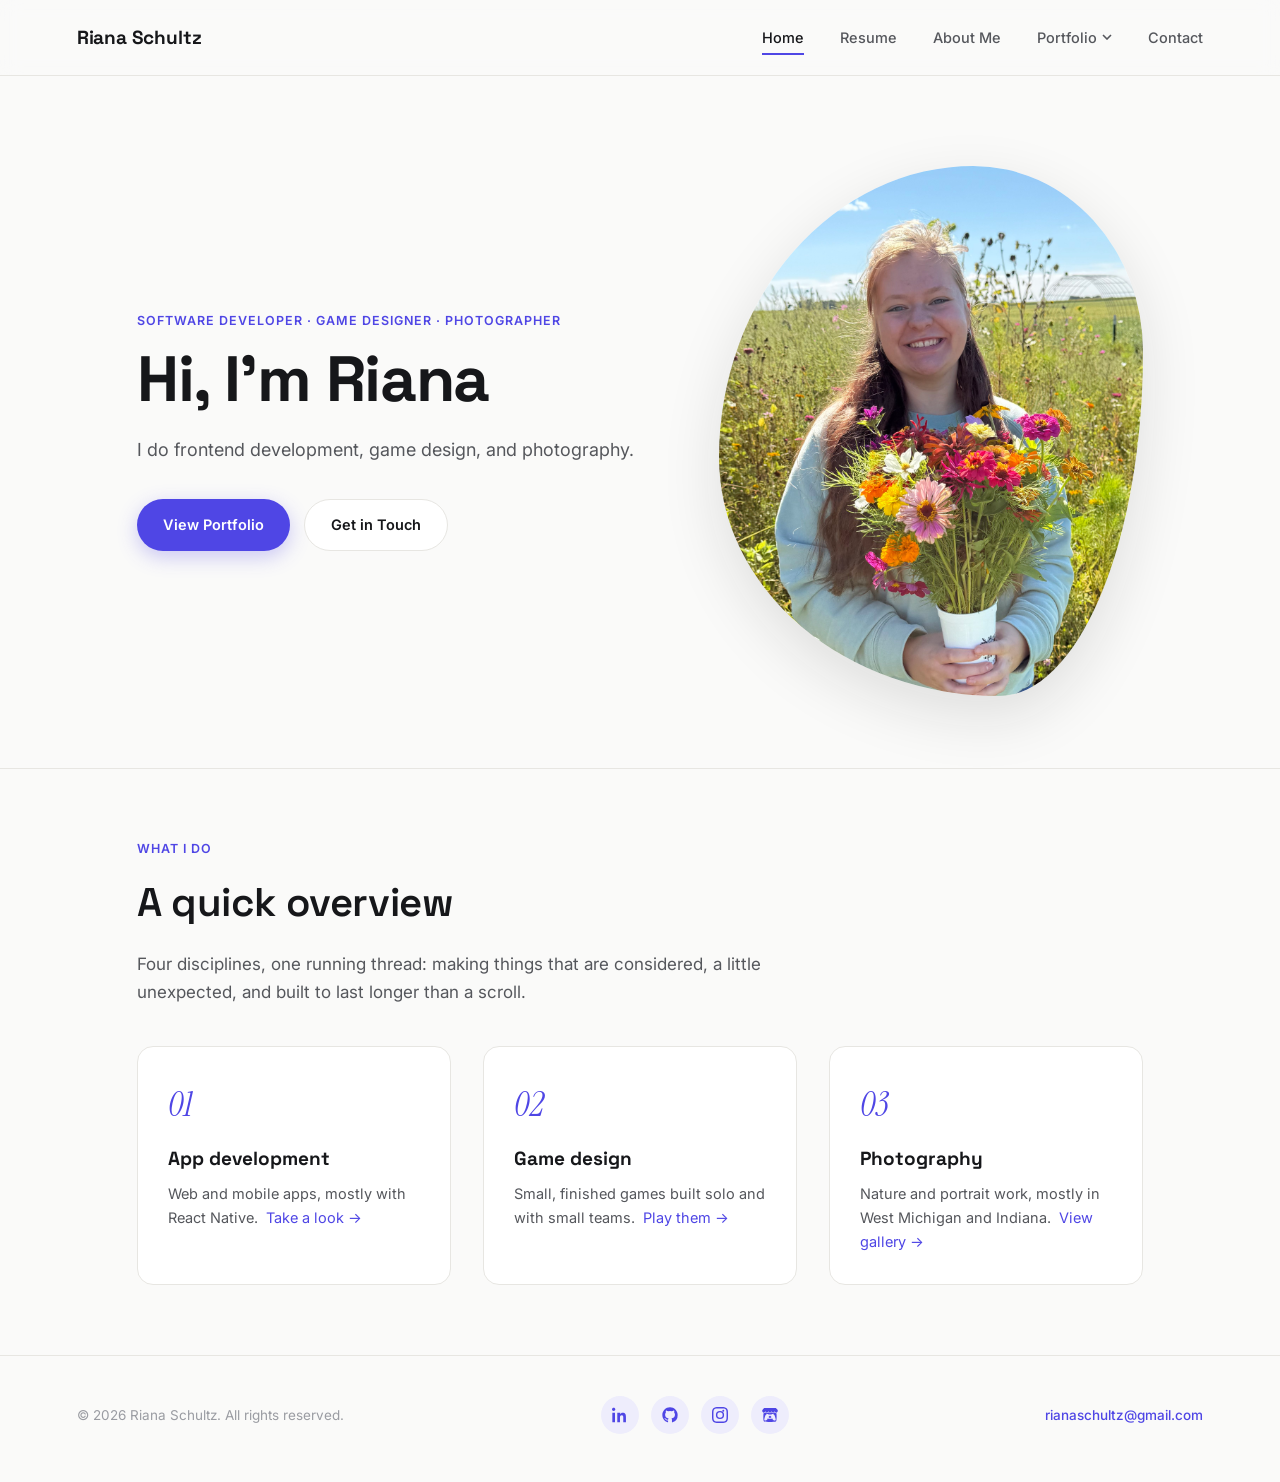
==== index.html @ 8aa369ad "Inital push" ====
<!DOCTYPE html>
<html lang="en">
<head>
<meta charset="UTF-8">
<meta name="viewport" content="width=device-width, initial-scale=1.0">
<title>Riana Schultz — Home</title>
<meta name="description" content="Portfolio of Riana Schultz.">
<link rel="preconnect" href="https://fonts.googleapis.com">
<link rel="preconnect" href="https://fonts.gstatic.com" crossorigin>
<link href="https://fonts.googleapis.com/css2?family=Space+Grotesk:wght@500;600;700&family=Instrument+Serif:ital@1&family=Inter:wght@400;500;600&display=swap" rel="stylesheet">
<link rel="stylesheet" href="style.css">
</head>
<body>

<header class="site-header"></header>

<main>

  <section class="hero">
    <div class="container">
      <div class="hero-copy">
        <p class="eyebrow reveal">Software Developer · Game Designer · Photographer</p>
        <h1 class="hero-title reveal">
          Hi, I'm Riana
        </h1>
        <p class="hero-lede reveal">
          I do frontend development, game design, and photography.
        </p>
        <div class="hero-actions reveal">
          <a class="btn btn-primary" href="portfolio/projects.html">View Portfolio</a>
          <a class="btn btn-secondary" href="contact.html">Get in Touch</a>
        </div>
      </div>
      <div class="hero-image reveal" aria-hidden="true"></div>
    </div>
  </section>

  <section class="overview">
    <div class="container">
      <p class="eyebrow reveal">What I do</p>
      <h2 class="section-heading reveal">A quick overview</h2>
      <p class="section-lede reveal">
        Four disciplines, one running thread: making things that are
        considered, a little unexpected, and built to last longer than
        a scroll.
      </p>
      <div class="overview-grid">
        <div class="overview-card reveal">
          <span class="num">01</span>
          <h3>App development</h3>
          <p>Web and mobile apps, mostly with React Native.
             <a href="portfolio/projects.html" class="btn-ghost">Take a look →</a></p>
        </div>
        <div class="overview-card reveal">
          <span class="num">02</span>
          <h3>Game design</h3>
          <p>Small, finished games built solo and with small teams.
             <a href="portfolio/games.html" class="btn-ghost">Play them →</a></p>
        </div>
        <div class="overview-card reveal">
          <span class="num">03</span>
          <h3>Photography</h3>
          <p>Nature and portrait work, mostly in West Michigan and Indiana.
             <a href="portfolio/photographs.html" class="btn-ghost">View gallery →</a></p>
        </div>
      </div>
    </div>
  </section>

</main>

<footer class="site-footer" id="site-footer"></footer>

<script src="script.js"></script>
<script src="header.js"></script>
<script src="footer.js"></script>
</body>
</html>
---- style.css ----
/* =========================================================
   TOKENS
   ========================================================= */
:root {
  --bg:        #FAFAF9;
  --surface:   #FFFFFF;
  --ink:       #16171A;
  --ink-soft:  #55575C;
  --ink-faint: #9A9CA2;
  --accent:    #4F46E5;   /* indigo — the one bold color in the system */
  --accent-ink:#3730A3;
  --accent-bg: #EEEDFC;
  --line:      #E7E6E2;
  --shadow:    0 8px 30px rgba(22, 23, 26, 0.07);
  --shadow-lg: 0 20px 60px rgba(22, 23, 26, 0.12);

  --display: "Space Grotesk", -apple-system, sans-serif;
  --accent-font: "Instrument Serif", Georgia, serif;
  --body: "Inter", -apple-system, sans-serif;

  --radius-sm: 10px;
  --radius-md: 16px;
  --radius-lg: 28px;

  --gutter: clamp(24px, 6vw, 80px);
  --header-h: 76px;
}

/* =========================================================
   RESET / BASE
   ========================================================= */
* { box-sizing: border-box; margin: 0; padding: 0; }

html {
  scroll-behavior: smooth;
  scroll-padding-top: calc(var(--header-h) + 16px);
}

@media (prefers-reduced-motion: reduce) {
  html { scroll-behavior: auto; }
  * { animation-duration: 0.01ms !important; transition-duration: 0.01ms !important; }
}

body {
  background: var(--bg);
  color: var(--ink);
  font-family: var(--body);
  font-size: 16px;
  line-height: 1.65;
  -webkit-font-smoothing: antialiased;
  padding-top: var(--header-h);
}

a { color: inherit; text-decoration: none; }
ul { list-style: none; }
img { max-width: 100%; display: block; }
button { font: inherit; cursor: pointer; border: none; background: none; color: inherit; }

:focus-visible {
  outline: 2px solid var(--accent);
  outline-offset: 3px;
}

.container {
  max-width: 1160px;
  margin: 0 auto;
  padding-left: var(--gutter);
  padding-right: var(--gutter);
}

.eyebrow {
  font-family: var(--body);
  font-size: 12.5px;
  font-weight: 600;
  letter-spacing: 0.08em;
  text-transform: uppercase;
  color: var(--accent);
}

.section-heading {
  font-family: var(--display);
  font-size: clamp(28px, 4vw, 40px);
  font-weight: 600;
  letter-spacing: -0.01em;
  margin-top: 10px;
}

.section-lede {
  color: var(--ink-soft);
  max-width: 60ch;
  margin-top: 14px;
  font-size: 17px;
}

/* =========================================================
   BUTTONS
   ========================================================= */
.btn {
  display: inline-flex;
  align-items: center;
  gap: 8px;
  padding: 13px 26px;
  border-radius: 100px;
  font-weight: 600;
  font-size: 14.5px;
  transition: transform 0.2s ease, box-shadow 0.2s ease, background 0.2s ease, color 0.2s ease;
}

.btn-primary {
  background: var(--accent);
  color: #fff;
  box-shadow: 0 6px 20px rgba(79, 70, 229, 0.28);
}
.btn-primary:hover {
  transform: translateY(-2px);
  box-shadow: 0 10px 26px rgba(79, 70, 229, 0.36);
}

.btn-secondary {
  background: var(--surface);
  color: var(--ink);
  border: 1.5px solid var(--line);
}
.btn-secondary:hover {
  border-color: var(--accent);
  color: var(--accent);
  transform: translateY(-2px);
}

.btn-ghost {
  color: var(--accent);
  padding-left: 4px;
  padding-right: 4px;
}
.btn-ghost:hover { gap: 12px; }

/* =========================================================
   HEADER / NAV
   ========================================================= */
.site-header {
  position: fixed;
  top: 0; left: 0; right: 0;
  height: var(--header-h);
  z-index: 100;
  display: flex;
  align-items: center;
  justify-content: space-between;
  padding: 0 var(--gutter);
  background: rgba(250, 250, 249, 0.85);
  backdrop-filter: blur(10px);
  border-bottom: 1px solid var(--line);
}

.logo {
  font-family: var(--display);
  font-size: 19px;
  font-weight: 700;
  letter-spacing: -0.01em;
}

.site-nav {
  display: flex;
  align-items: center;
  gap: clamp(20px, 3vw, 36px);
}

.site-nav > a,
.nav-dropdown-toggle {
  position: relative;
  font-size: 14.5px;
  font-weight: 500;
  color: var(--ink-soft);
  display: flex;
  align-items: center;
  gap: 5px;
  padding: 8px 0;
  transition: color 0.2s ease;
}

.site-nav > a::after,
.nav-dropdown-toggle::after {
  content: "";
  position: absolute;
  left: 0; bottom: 2px;
  width: 0%;
  height: 2px;
  background: var(--accent);
  transition: width 0.25s ease;
}

.site-nav > a:hover,
.site-nav > a.is-active,
.nav-dropdown-toggle:hover,
.nav-dropdown:hover .nav-dropdown-toggle {
  color: var(--ink);
}

.site-nav > a:hover::after,
.site-nav > a.is-active::after {
  width: 100%;
}

.nav-dropdown-toggle svg {
  transition: transform 0.2s ease;
}

.nav-dropdown:hover .nav-dropdown-toggle svg,
.nav-dropdown.is-open .nav-dropdown-toggle svg {
  transform: rotate(180deg);
}

.nav-dropdown { position: relative; }

.nav-dropdown-menu {
  position: absolute;
  top: calc(100% + 14px);
  left: 50%;
  transform: translateX(-50%) translateY(-6px);
  min-width: 200px;
  background: var(--surface);
  border-radius: var(--radius-md);
  box-shadow: var(--shadow-lg);
  padding: 10px;
  opacity: 0;
  visibility: hidden;
  transition: opacity 0.2s ease, transform 0.2s ease, visibility 0.2s;
}

.nav-dropdown:hover .nav-dropdown-menu,
.nav-dropdown.is-open .nav-dropdown-menu {
  opacity: 1;
  visibility: visible;
  transform: translateX(-50%) translateY(0);
}

.nav-dropdown-menu a {
  display: block;
  padding: 10px 14px;
  border-radius: var(--radius-sm);
  font-size: 14.5px;
  color: var(--ink-soft);
  transition: background 0.15s ease, color 0.15s ease;
}

.nav-dropdown-menu a:hover,
.nav-dropdown-menu a.is-active {
  background: var(--accent-bg);
  color: var(--accent-ink);
}

.nav-toggle {
  display: none;
  flex-direction: column;
  gap: 5px;
  padding: 6px;
}
.nav-toggle span {
  width: 22px;
  height: 2px;
  background: var(--ink);
  border-radius: 2px;
  transition: transform 0.25s ease, opacity 0.25s ease;
}
.nav-toggle.is-open span:nth-child(1) { transform: translateY(7px) rotate(45deg); }
.nav-toggle.is-open span:nth-child(2) { opacity: 0; }
.nav-toggle.is-open span:nth-child(3) { transform: translateY(-7px) rotate(-45deg); }

/* =========================================================
   HERO (home)
   ========================================================= */
.hero {
  padding: clamp(56px, 10vh, 110px) 0 clamp(60px, 8vh, 90px);
}

.hero .container {
  display: grid;
  grid-template-columns: 1.1fr 0.9fr;
  align-items: center;
  gap: clamp(32px, 6vw, 64px);
}

.hero-title {
  font-family: var(--display);
  font-size: clamp(40px, 6vw, 64px);
  font-weight: 700;
  line-height: 1.05;
  letter-spacing: -0.02em;
  margin-top: 14px;
}

.hero-title em {
  font-family: var(--accent-font);
  font-style: italic;
  font-weight: 400;
  color: var(--accent);
}

.hero-lede {
  margin-top: 22px;
  font-size: 18px;
  color: var(--ink-soft);
  max-width: 46ch;
}

.hero-actions {
  display: flex;
  gap: 14px;
  margin-top: 34px;
  flex-wrap: wrap;
}

.hero-image {
  position: relative;
  aspect-ratio: 4 / 5;
  background-image: url("assets/image.jpg");
  background-size: cover;
  background-position: center;
  border-radius: 60% 40% 34% 66% / 55% 35% 65% 45%;
  box-shadow: var(--shadow-lg);
  animation: morph 12s ease-in-out infinite;
}

@keyframes morph {
  0%, 100% { border-radius: 60% 40% 34% 66% / 55% 35% 65% 45%; }
  50%      { border-radius: 42% 58% 62% 38% / 40% 62% 38% 60%; }
}

.hero-image::after {
  content: "";
}

/* overview strip on home */
.overview {
  padding: 70px 0;
  border-top: 1px solid var(--line);
}

.overview-grid {
  display: grid;
  grid-template-columns: repeat(3, 1fr);
  gap: 32px;
  margin-top: 40px;
}

.overview-card {
  padding: 30px;
  background: var(--surface);
  border-radius: var(--radius-md);
  border: 1px solid var(--line);
  transition: transform 0.25s ease, box-shadow 0.25s ease;
}
.overview-card:hover {
  transform: translateY(-4px);
  box-shadow: var(--shadow);
}

.overview-card .num {
  font-family: var(--accent-font);
  font-size: 34px;
  color: var(--accent);
  font-style: italic;
}

.overview-card h3 {
  font-family: var(--display);
  font-size: 19px;
  margin: 10px 0 8px;
}

.overview-card p {
  font-size: 14.5px;
  color: var(--ink-soft);
}

/* =========================================================
   PAGE HEADER (used on inner pages)
   ========================================================= */
.page-header {
  padding: 64px 0 48px;
  border-bottom: 1px solid var(--line);
}

/* =========================================================
   RESUME
   ========================================================= */
.resume-actions {
  margin-top: 28px;
}

.resume-body {
  padding: 60px 0 100px;
  display: grid;
  grid-template-columns: 1fr;
  gap: 56px;
}

.resume-section h2 {
  font-family: var(--display);
  font-size: 22px;
  display: flex;
  align-items: center;
  gap: 12px;
}

.resume-section h2::after {
  content: "";
  flex: 1;
  height: 1px;
  background: var(--line);
}

.resume-entries {
  margin-top: 24px;
  display: flex;
  flex-direction: column;
  gap: 26px;
}

.resume-entry {
  display: grid;
  grid-template-columns: 160px 1fr;
  gap: 20px;
}

.resume-entry time {
  font-size: 13px;
  font-family: var(--body);
  font-weight: 600;
  color: var(--ink-faint);
  text-transform: uppercase;
  letter-spacing: 0.04em;
  padding-top: 3px;
}

.resume-entry h3 {
  font-size: 17px;
  font-weight: 600;
}

.resume-entry .org {
  color: var(--accent);
  font-size: 14.5px;
  font-weight: 500;
  margin-top: 2px;
}

.resume-entry p {
  color: var(--ink-soft);
  margin-top: 8px;
  font-size: 15px;
}

.skills-cloud {
  display: flex;
  flex-wrap: wrap;
  gap: 10px;
  margin-top: 24px;
}

.skills-cloud span {
  padding: 9px 16px;
  background: var(--accent-bg);
  color: var(--accent-ink);
  border-radius: 100px;
  font-size: 13.5px;
  font-weight: 500;
}

/* =========================================================
   ABOUT
   ========================================================= */
.about-hero {
  padding: 64px 0 20px;
  display: grid;
  grid-template-columns: 280px 1fr;
  gap: clamp(32px, 6vw, 64px);
  align-items: center;
}

.about-portrait {
  width: 100%;
  aspect-ratio: 1;
  border-radius: var(--radius-lg);
  background-image: url("assets/Riana.jpg");
  background-size: cover;
  background-position: center;
  box-shadow: var(--shadow-lg);
  position: relative;
}
.about-portrait::after {
  content: "";
}

.about-sections {
  padding: 70px 0 110px;
  display: grid;
  gap: 56px;
}

.about-block {
  display: grid;
  grid-template-columns: 200px 1fr;
  gap: 32px;
}

.about-block h2 {
  font-family: var(--display);
  font-size: 21px;
}

.about-block p {
  color: var(--ink-soft);
  max-width: 62ch;
  margin-bottom: 14px;
}

.process-steps {
  display: grid;
  grid-template-columns: repeat(4, 1fr);
  gap: 20px;
  margin-top: 6px;
}

.process-step {
  padding: 22px;
  background: var(--surface);
  border: 1px solid var(--line);
  border-radius: var(--radius-md);
}

.process-step .step-num {
  font-family: var(--accent-font);
  font-style: italic;
  color: var(--accent);
  font-size: 26px;
}

.process-step h4 {
  font-size: 14.5px;
  margin: 8px 0 6px;
}

.process-step p {
  font-size: 13.5px;
  color: var(--ink-soft);
}

/* =========================================================
   CONTACT
   ========================================================= */
.contact-body {
  padding: 64px 0 110px;
  display: grid;
  grid-template-columns: minmax(0, 1fr);
  justify-items: center;
  gap: clamp(40px, 6vw, 80px);
}

.contact-form {
  display: grid;
  gap: 18px;
}

.field {
  display: grid;
  gap: 8px;
}

.field label {
  font-size: 13.5px;
  font-weight: 600;
  color: var(--ink-soft);
}

.field input,
.field textarea {
  font-family: var(--body);
  font-size: 15px;
  padding: 14px 16px;
  border-radius: var(--radius-sm);
  border: 1.5px solid var(--line);
  background: var(--surface);
  transition: border-color 0.2s ease, box-shadow 0.2s ease;
}

.field input:focus,
.field textarea:focus {
  border-color: var(--accent);
  box-shadow: 0 0 0 4px var(--accent-bg);
  outline: none;
}

.field textarea {
  resize: vertical;
  min-height: 140px;
}

.form-success {
  display: none;
  align-items: center;
  gap: 10px;
  padding: 16px 18px;
  background: #ECFDF3;
  color: #027A48;
  border-radius: var(--radius-sm);
  font-size: 14.5px;
  font-weight: 500;
}
.form-success.is-visible { display: flex; }

.contact-info {
  padding: 34px;
  background: linear-gradient(135deg, #ffffff 0%, #f7f5ff 100%);
  border: 1px solid rgba(79, 70, 229, 0.16);
  border-radius: var(--radius-lg);
  height: fit-content;
  box-shadow: 0 14px 38px rgba(22, 23, 26, 0.06);
  position: relative;
  overflow: hidden;
  width: 100%;
  max-width: 640px;
  justify-self: center;
}

.contact-info::before {
  content: "";
  position: absolute;
  top: 0;
  left: 0;
  bottom: 0;
  width: 4px;
  background: linear-gradient(180deg, var(--accent) 0%, #8B7FF0 100%);
}

.contact-info h3 {
  font-family: var(--display);
  font-size: 20px;
  margin-bottom: 8px;
  color: var(--accent-ink);
}

.contact-info > p {
  color: var(--ink-soft);
  font-size: 14.5px;
  margin-bottom: 18px;
  line-height: 1.7;
}

.contact-cta {
  margin-bottom: 22px;
  display: inline-flex;
  align-items: center;
  justify-content: center;
  padding: 12px 18px;
  border-radius: 999px;
  background: var(--accent);
  color: #fff;
  box-shadow: 0 10px 24px rgba(79, 70, 229, 0.2);
}

.contact-cta:hover {
  background: var(--accent-ink);
  color: #fff;
  transform: translateY(-1px);
}

.contact-channels {
  display: grid;
  grid-template-columns: repeat(2, minmax(0, 1fr));
  column-gap: 70px;
  row-gap: 10px;
}

.contact-channel {
  display: flex;
  align-items: center;
  gap: 12px;
  padding: 14px 12px;
  border-radius: var(--radius-sm);
  border: 1px solid transparent;
  transition: background 0.2s ease, transform 0.2s ease, border-color 0.2s ease;
}
.contact-channel:hover {
  background: var(--accent-bg);
  border-color: rgba(79, 70, 229, 0.12);
  transform: translateX(2px);
}

.contact-channel .icon {
  width: 38px;
  height: 38px;
  border-radius: 50%;
  background: var(--accent-bg);
  color: var(--accent);
  display: flex;
  align-items: center;
  justify-content: center;
  flex-shrink: 0;
}

.contact-channel .icon img {
  width: 17px;
  height: 17px;
  display: block;
  filter: none;
  color: var(--accent);
  fill: var(--accent);
  object-fit: contain;
}

.contact-channel .label {
  font-size: 12.5px;
  color: var(--ink-faint);
  text-transform: uppercase;
  letter-spacing: 0.04em;
}
.contact-channel .value {
  font-size: 14.5px;
  font-weight: 500;
}

/* =========================================================
   PORTFOLIO — shared filter bar
   ========================================================= */
.filter-bar {
  display: flex;
  flex-wrap: wrap;
  gap: 10px;
  margin-top: 32px;
}

.filter-btn {
  padding: 9px 18px;
  border-radius: 100px;
  border: 1.5px solid var(--line);
  font-size: 13.5px;
  font-weight: 500;
  color: var(--ink-soft);
  transition: all 0.2s ease;
}

.filter-btn:hover {
  border-color: var(--accent);
  color: var(--accent);
}

.filter-btn.is-active {
  background: var(--ink);
  border-color: var(--ink);
  color: #fff;
}

/* =========================================================
   PHOTOGRAPHS — gallery + lightbox
   ========================================================= */
.gallery {
  padding: 40px 0 110px;
}

.gallery-grid {
  display: grid;
  grid-template-columns: repeat(3, 1fr);
  gap: 22px;
  margin-top: 8px;
}

.gallery-item {
  position: relative;
  border-radius: var(--radius-md);
  overflow: hidden;
  aspect-ratio: 4/5;
  cursor: pointer;
  background: linear-gradient(150deg, #DAD7F7 0%, #B8B2ED 100%);
}

.gallery-item img { width: 100%; height: 100%; object-fit: cover; }

.gallery-item .placeholder-icon {
  position: absolute;
  inset: 0;
  display: flex;
  align-items: center;
  justify-content: center;
  color: rgba(255,255,255,0.7);
}

.gallery-caption {
  position: absolute;
  left: 0; right: 0; bottom: 0;
  padding: 18px 16px;
  background: linear-gradient(to top, rgba(0,0,0,0.65), transparent);
  color: #fff;
  transform: translateY(100%);
  transition: transform 0.3s ease;
}

.gallery-item:hover .gallery-caption { transform: translateY(0); }

.gallery-caption h4 { font-size: 14.5px; font-weight: 600; }
.gallery-caption p { font-size: 12.5px; opacity: 0.85; margin-top: 2px; }

/* lightbox */
.lightbox {
  position: fixed;
  inset: 0;
  z-index: 200;
  background: rgba(22, 23, 26, 0.92);
  display: none;
  align-items: center;
  justify-content: center;
  padding: 40px;
}
.lightbox.is-open { display: flex; }

.lightbox-content {
  max-width: 720px;
  width: 100%;
  background: var(--surface);
  border-radius: var(--radius-lg);
  overflow: hidden;
}

.lightbox-image {
  aspect-ratio: 4/3;
  background: linear-gradient(150deg, #DAD7F7 0%, #B8B2ED 100%);
  display: flex;
  align-items: center;
  justify-content: center;
  color: rgba(255,255,255,0.7);
}

.lightbox-info { padding: 22px 26px; }
.lightbox-info h3 { font-family: var(--display); font-size: 19px; }
.lightbox-info p { color: var(--ink-soft); margin-top: 6px; font-size: 14.5px; }

.lightbox-close {
  position: absolute;
  top: 28px; right: 28px;
  width: 44px; height: 44px;
  border-radius: 50%;
  background: rgba(255,255,255,0.1);
  color: #fff;
  display: flex;
  align-items: center;
  justify-content: center;
  transition: background 0.2s ease;
}
.lightbox-close:hover { background: rgba(255,255,255,0.2); }

/* =========================================================
   GAMES / PROJECTS — card grid
   ========================================================= */
.card-grid {
  padding: 40px 0 110px;
  display: grid;
  grid-template-columns: repeat(2, 1fr);
  gap: 28px;
}

.card {
  background: var(--surface);
  border: 1px solid var(--line);
  border-radius: var(--radius-lg);
  overflow: hidden;
  transition: transform 0.25s ease, box-shadow 0.25s ease;
  display: flex;
  flex-direction: column;
}
.card:hover {
  transform: translateY(-5px);
  box-shadow: var(--shadow-lg);
}

.card-thumb {
  aspect-ratio: 16/10;
  background: linear-gradient(150deg, #DAD7F7 0%, var(--accent) 100%);
  display: flex;
  align-items: center;
  justify-content: center;
  color: rgba(255,255,255,0.8);
}

.card-body {
  padding: 24px;
  display: flex;
  flex-direction: column;
  gap: 12px;
  flex: 1;
}

.card-status {
  align-self: flex-start;
  font-size: 11.5px;
  font-weight: 600;
  text-transform: uppercase;
  letter-spacing: 0.05em;
  padding: 5px 12px;
  border-radius: 100px;
}
.card-status.live { background: #ECFDF3; color: #027A48; }
.card-status.progress { background: #FFF6E5; color: #B25E09; }
.card-status.archived { background: #F1F1EF; color: var(--ink-faint); }

.card h3 {
  font-family: var(--display);
  font-size: 19px;
}

.card p {
  color: var(--ink-soft);
  font-size: 14.5px;
  flex: 1;
}

.card-tech {
  display: flex;
  flex-wrap: wrap;
  gap: 8px;
}
.card-tech span {
  font-size: 12px;
  font-family: var(--body);
  font-weight: 500;
  color: var(--accent-ink);
  background: var(--accent-bg);
  padding: 5px 11px;
  border-radius: 100px;
}

.card-links {
  display: flex;
  gap: 10px;
  margin-top: 4px;
}

.card-links a {
  flex: 1;
  text-align: center;
  padding: 10px;
  border-radius: var(--radius-sm);
  font-size: 13.5px;
  font-weight: 600;
  border: 1.5px solid var(--line);
  transition: all 0.2s ease;
}
.card-links a:hover {
  border-color: var(--accent);
  color: var(--accent);
}
.card-links a.primary {
  background: var(--ink);
  border-color: var(--ink);
  color: #fff;
}
.card-links a.primary:hover {
  background: var(--accent);
  border-color: var(--accent);
  color: #fff;
}

/* =========================================================
   DESIGNS — masonry
   ========================================================= */
.masonry {
  padding: 40px 0 110px;
  column-count: 3;
  column-gap: 22px;
}

.masonry-item {
  break-inside: avoid;
  margin-bottom: 22px;
  border-radius: var(--radius-md);
  overflow: hidden;
  cursor: pointer;
  position: relative;
  background: linear-gradient(150deg, #DAD7F7 0%, #8B7FF0 100%);
}

.masonry-item .ph {
  width: 100%;
  display: flex;
  align-items: center;
  justify-content: center;
  color: rgba(255,255,255,0.7);
}

/* varied heights so the masonry effect actually shows */
.masonry-item.h1 .ph { height: 220px; }
.masonry-item.h2 .ph { height: 300px; }
.masonry-item.h3 .ph { height: 260px; }
.masonry-item.h4 .ph { height: 340px; }

.masonry-caption {
  padding: 14px 16px;
  background: var(--surface);
}
.masonry-caption h4 { font-size: 14px; font-weight: 600; }
.masonry-caption p { font-size: 12.5px; color: var(--ink-faint); margin-top: 2px; }

/* =========================================================
   VIDEOS
   ========================================================= */
.video-grid {
  padding: 40px 0 110px;
  display: grid;
  grid-template-columns: repeat(2, 1fr);
  gap: 30px;
}

.video-card {
  border-radius: var(--radius-lg);
  overflow: hidden;
  background: var(--surface);
  border: 1px solid var(--line);
}

.video-embed {
  aspect-ratio: 16/9;
  background: #101114;
  position: relative;
  display: flex;
  align-items: center;
  justify-content: center;
}

.video-play {
  width: 62px; height: 62px;
  border-radius: 50%;
  background: rgba(255,255,255,0.12);
  color: #fff;
  display: flex;
  align-items: center;
  justify-content: center;
  transition: transform 0.2s ease, background 0.2s ease;
}
.video-card:hover .video-play {
  transform: scale(1.08);
  background: var(--accent);
}

.video-info { padding: 20px 22px; }
.video-category {
  font-size: 11.5px;
  font-weight: 600;
  text-transform: uppercase;
  letter-spacing: 0.05em;
  color: var(--accent);
}
.video-info h3 {
  font-family: var(--display);
  font-size: 18px;
  margin-top: 6px;
}
.video-info p {
  font-size: 14px;
  color: var(--ink-soft);
  margin-top: 6px;
}

/* =========================================================
   FOOTER
   ========================================================= */
.site-footer {
  border-top: 1px solid var(--line);
  padding: 40px var(--gutter) 48px;
  position: relative;
}

.footer-content {
  max-width: 1160px;
  margin: 0 auto;
  display: flex;
  align-items: center;
  justify-content: space-between;
  flex-wrap: wrap;
  gap: 20px;
}

.footer-content p {
  font-size: 13.5px;
  color: var(--ink-faint);
}

.social-icons {
  display: flex;
  gap: 12px;
}

.social-icons a {
  width: 38px; height: 38px;
  border-radius: 50%;
  border: 1px solid transparent;
  background: var(--accent-bg);
  display: flex;
  align-items: center;
  justify-content: center;
  color: var(--accent);
  transition: all 0.2s ease;
}
.social-icons a svg,
.social-icons a img {
  width: 16px;
  height: 16px;
  display: block;
  object-fit: contain;
  fill: currentColor;
}
.social-icons a:hover {
  background: var(--accent);
  border-color: var(--accent);
  color: #fff;
  transform: translateY(-2px);
}
.social-icons a:hover img {
  filter: brightness(0) invert(1);
}

.footer-email {
  font-size: 13.5px;
  font-weight: 500;
  color: var(--accent);
}

.back-to-top {
  position: fixed;
  right: 28px;
  bottom: 28px;
  width: 48px; height: 48px;
  border-radius: 50%;
  background: var(--ink);
  color: #fff;
  display: flex;
  align-items: center;
  justify-content: center;
  box-shadow: var(--shadow);
  opacity: 0;
  visibility: hidden;
  transform: translateY(8px);
  transition: opacity 0.25s ease, transform 0.25s ease, visibility 0.25s, background 0.2s ease;
  z-index: 90;
}
.back-to-top.is-visible {
  opacity: 1;
  visibility: visible;
  transform: translateY(0);
}
.back-to-top:hover { background: var(--accent); }

/* =========================================================
   SCROLL REVEAL
   ========================================================= */
.reveal {
  opacity: 0;
  transform: translateY(16px);
  transition: opacity 0.6s ease, transform 0.6s ease;
}
.reveal.is-visible {
  opacity: 1;
  transform: translateY(0);
}

/* =========================================================
   RESPONSIVE
   ========================================================= */
@media (max-width: 960px) {
  .hero .container { grid-template-columns: 1fr; }
  .hero-image { max-width: 340px; margin: 0 auto; }
  .overview-grid { grid-template-columns: 1fr; }
  .about-hero { grid-template-columns: 1fr; text-align: left; }
  .about-portrait { max-width: 220px; }
  .about-block { grid-template-columns: 1fr; }
  .process-steps { grid-template-columns: repeat(2, 1fr); }
  .contact-body { grid-template-columns: 1fr; }
  .gallery-grid { grid-template-columns: repeat(2, 1fr); }
  .card-grid { grid-template-columns: 1fr; }
  .masonry { column-count: 2; }
  .video-grid { grid-template-columns: 1fr; }
}

@media (max-width: 720px) {
  .nav-toggle { display: flex; }

  .site-nav {
    position: fixed;
    top: var(--header-h);
    left: 0; right: 0;
    background: linear-gradient(180deg, #ffffff 0%, #f8f7ff 100%);
    flex-direction: column;
    align-items: flex-start;
    padding: 20px var(--gutter) 24px;
    gap: 8px;
    transform: translateX(100%);
    transition: transform 0.3s ease;
    overflow: visible;
    box-shadow: inset 0 1px 0 var(--line);
  }
  .site-nav.is-open { transform: translateX(0); }

  .site-nav > a,
  .nav-dropdown-toggle {
    width: 100%;
    padding: 14px 16px;
    font-size: 17px;
    border: 1px solid var(--line);
    border-radius: var(--radius-sm);
    background: rgba(255,255,255,0.8);
    color: var(--ink);
    font-weight: 600;
  }

  .site-nav > a:hover,
  .site-nav > a.is-active,
  .nav-dropdown-toggle:hover,
  .nav-dropdown.is-open .nav-dropdown-toggle {
    background: var(--accent-bg);
    color: var(--accent-ink);
    border-color: rgba(79, 70, 229, 0.2);
  }

  .nav-dropdown { width: 100%; }

  .nav-dropdown-menu {
    position: static;
    transform: none;
    box-shadow: none;
    opacity: 1;
    visibility: visible;
    display: none;
    width: 100%;
    padding: 8px 0 4px 6px;
    margin-top: 4px;
    background: transparent;
  }
  .nav-dropdown.is-open .nav-dropdown-menu { display: block; }
  .nav-dropdown-menu a {
    padding: 10px 12px;
    border-radius: 10px;
    margin-bottom: 4px;
    background: rgba(255,255,255,0.75);
    border: 1px solid var(--line);
  }

  .resume-entry { grid-template-columns: 1fr; gap: 6px; }
  .gallery-grid { grid-template-columns: 1fr; }
  .masonry { column-count: 1; }
  .process-steps { grid-template-columns: 1fr; }
}
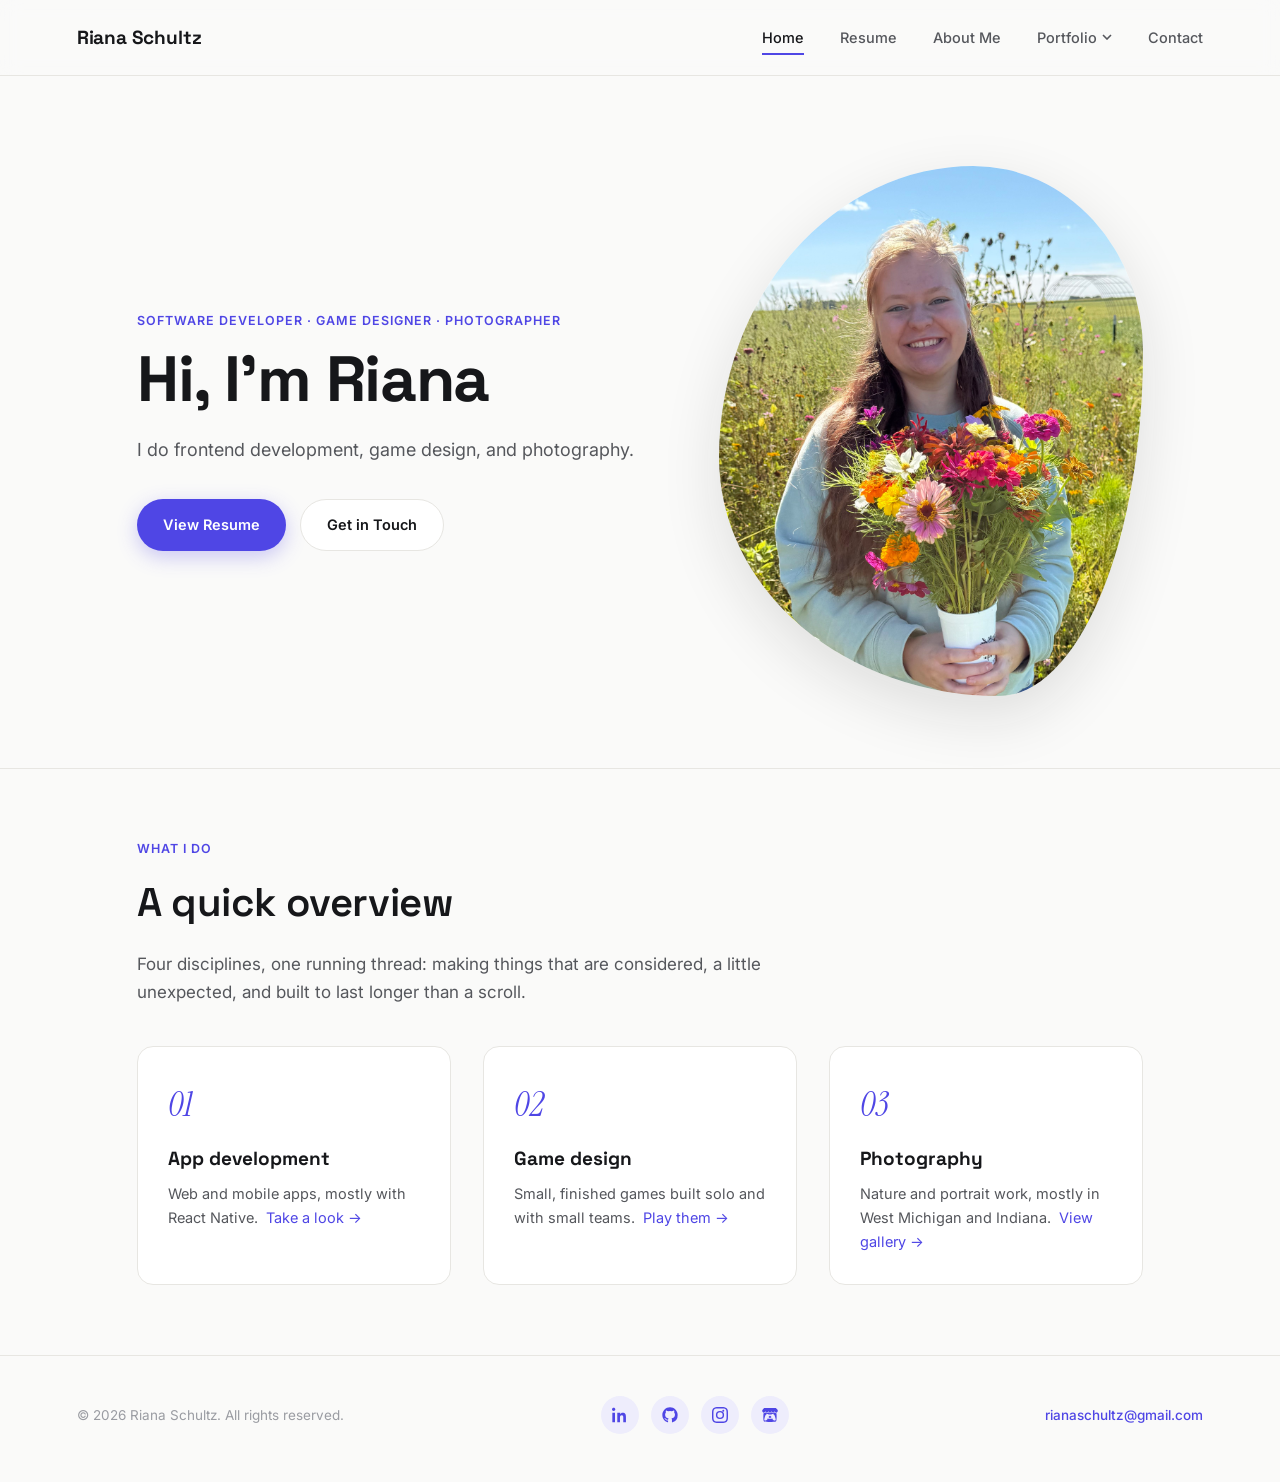
==== commit 0520a753: "basic pages" ====
--- a/index.html
+++ b/index.html
@@ -27,7 +27,7 @@
           I do frontend development, game design, and photography.
         </p>
         <div class="hero-actions reveal">
-          <a class="btn btn-primary" href="portfolio/projects.html">View Portfolio</a>
+          <a class="btn btn-primary" href="resume.html">View Resume</a>
           <a class="btn btn-secondary" href="contact.html">Get in Touch</a>
         </div>
       </div>
--- a/style.css
+++ b/style.css
@@ -997,66 +997,6 @@
 }
 .masonry-caption h4 { font-size: 14px; font-weight: 600; }
 .masonry-caption p { font-size: 12.5px; color: var(--ink-faint); margin-top: 2px; }
-
-/* =========================================================
-   VIDEOS
-   ========================================================= */
-.video-grid {
-  padding: 40px 0 110px;
-  display: grid;
-  grid-template-columns: repeat(2, 1fr);
-  gap: 30px;
-}
-
-.video-card {
-  border-radius: var(--radius-lg);
-  overflow: hidden;
-  background: var(--surface);
-  border: 1px solid var(--line);
-}
-
-.video-embed {
-  aspect-ratio: 16/9;
-  background: #101114;
-  position: relative;
-  display: flex;
-  align-items: center;
-  justify-content: center;
-}
-
-.video-play {
-  width: 62px; height: 62px;
-  border-radius: 50%;
-  background: rgba(255,255,255,0.12);
-  color: #fff;
-  display: flex;
-  align-items: center;
-  justify-content: center;
-  transition: transform 0.2s ease, background 0.2s ease;
-}
-.video-card:hover .video-play {
-  transform: scale(1.08);
-  background: var(--accent);
-}
-
-.video-info { padding: 20px 22px; }
-.video-category {
-  font-size: 11.5px;
-  font-weight: 600;
-  text-transform: uppercase;
-  letter-spacing: 0.05em;
-  color: var(--accent);
-}
-.video-info h3 {
-  font-family: var(--display);
-  font-size: 18px;
-  margin-top: 6px;
-}
-.video-info p {
-  font-size: 14px;
-  color: var(--ink-soft);
-  margin-top: 6px;
-}
 
 /* =========================================================
    FOOTER
@@ -1246,3 +1186,39 @@
   .masonry { column-count: 1; }
   .process-steps { grid-template-columns: 1fr; }
 }
+
+/* =========================================================
+    Video Cards
+   ========================================================= */
+
+.video-grid {
+    display: grid;
+    gap: 2rem;
+}
+
+.video-card {
+    border: 1px solid var(--border);
+    border-radius: 16px;
+    overflow: hidden;
+    background: var(--surface);
+}
+
+.video-thumb img {
+    width: 100%;
+    display: block;
+    aspect-ratio: 16 / 9;
+    object-fit: cover;
+}
+
+.video-card video {
+    width: 100%;
+    display: block;
+}
+
+.video-info {
+    padding: 1.25rem;
+}
+
+.play-video {
+    margin-top: 1rem;
+}
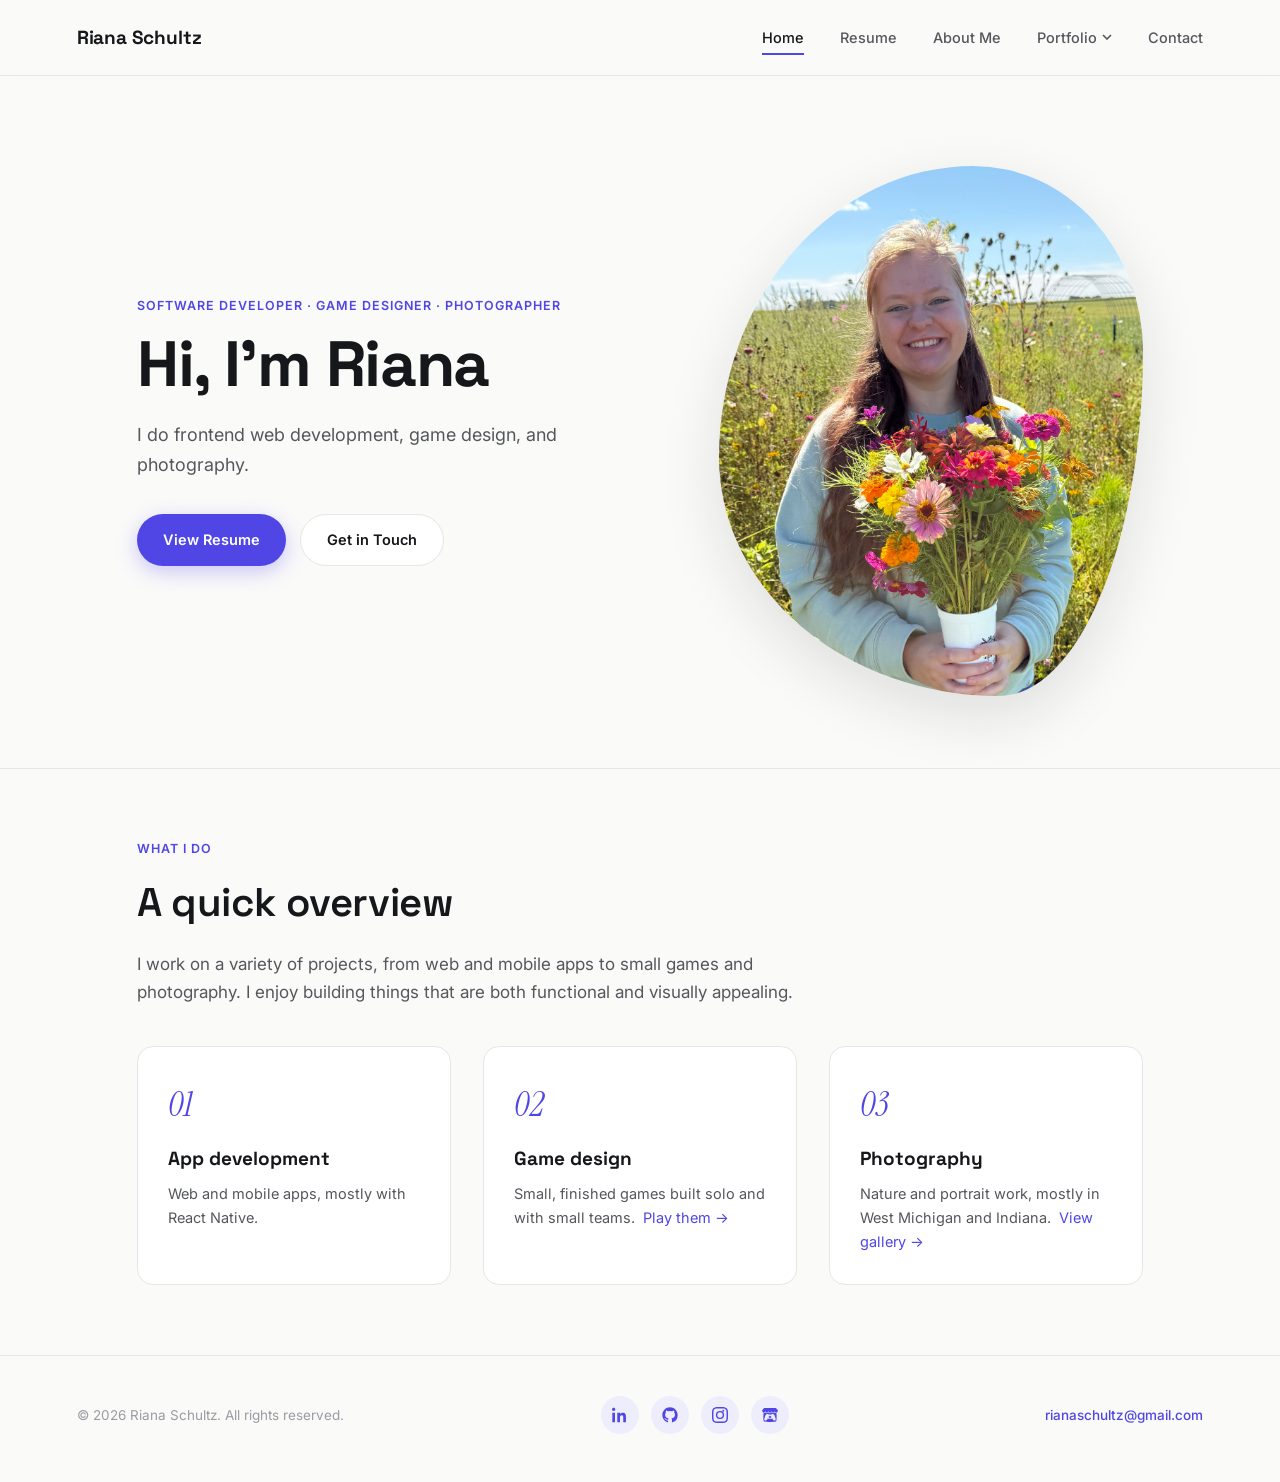
==== commit 39f981cc: "Updated home wording" ====
--- a/index.html
+++ b/index.html
@@ -24,7 +24,7 @@
           Hi, I'm Riana
         </h1>
         <p class="hero-lede reveal">
-          I do frontend development, game design, and photography.
+          I do frontend web development, game design, and photography.
         </p>
         <div class="hero-actions reveal">
           <a class="btn btn-primary" href="resume.html">View Resume</a>
@@ -40,16 +40,15 @@
       <p class="eyebrow reveal">What I do</p>
       <h2 class="section-heading reveal">A quick overview</h2>
       <p class="section-lede reveal">
-        Four disciplines, one running thread: making things that are
-        considered, a little unexpected, and built to last longer than
-        a scroll.
+        I work on a variety of projects, from web and mobile apps to small games and photography. 
+        I enjoy building things that are both functional and visually appealing.
       </p>
       <div class="overview-grid">
         <div class="overview-card reveal">
           <span class="num">01</span>
           <h3>App development</h3>
           <p>Web and mobile apps, mostly with React Native.
-             <a href="portfolio/projects.html" class="btn-ghost">Take a look →</a></p>
+             <!-- <a href="portfolio/projects.html" class="btn-ghost">Take a look →</a> --></p>
         </div>
         <div class="overview-card reveal">
           <span class="num">02</span>
